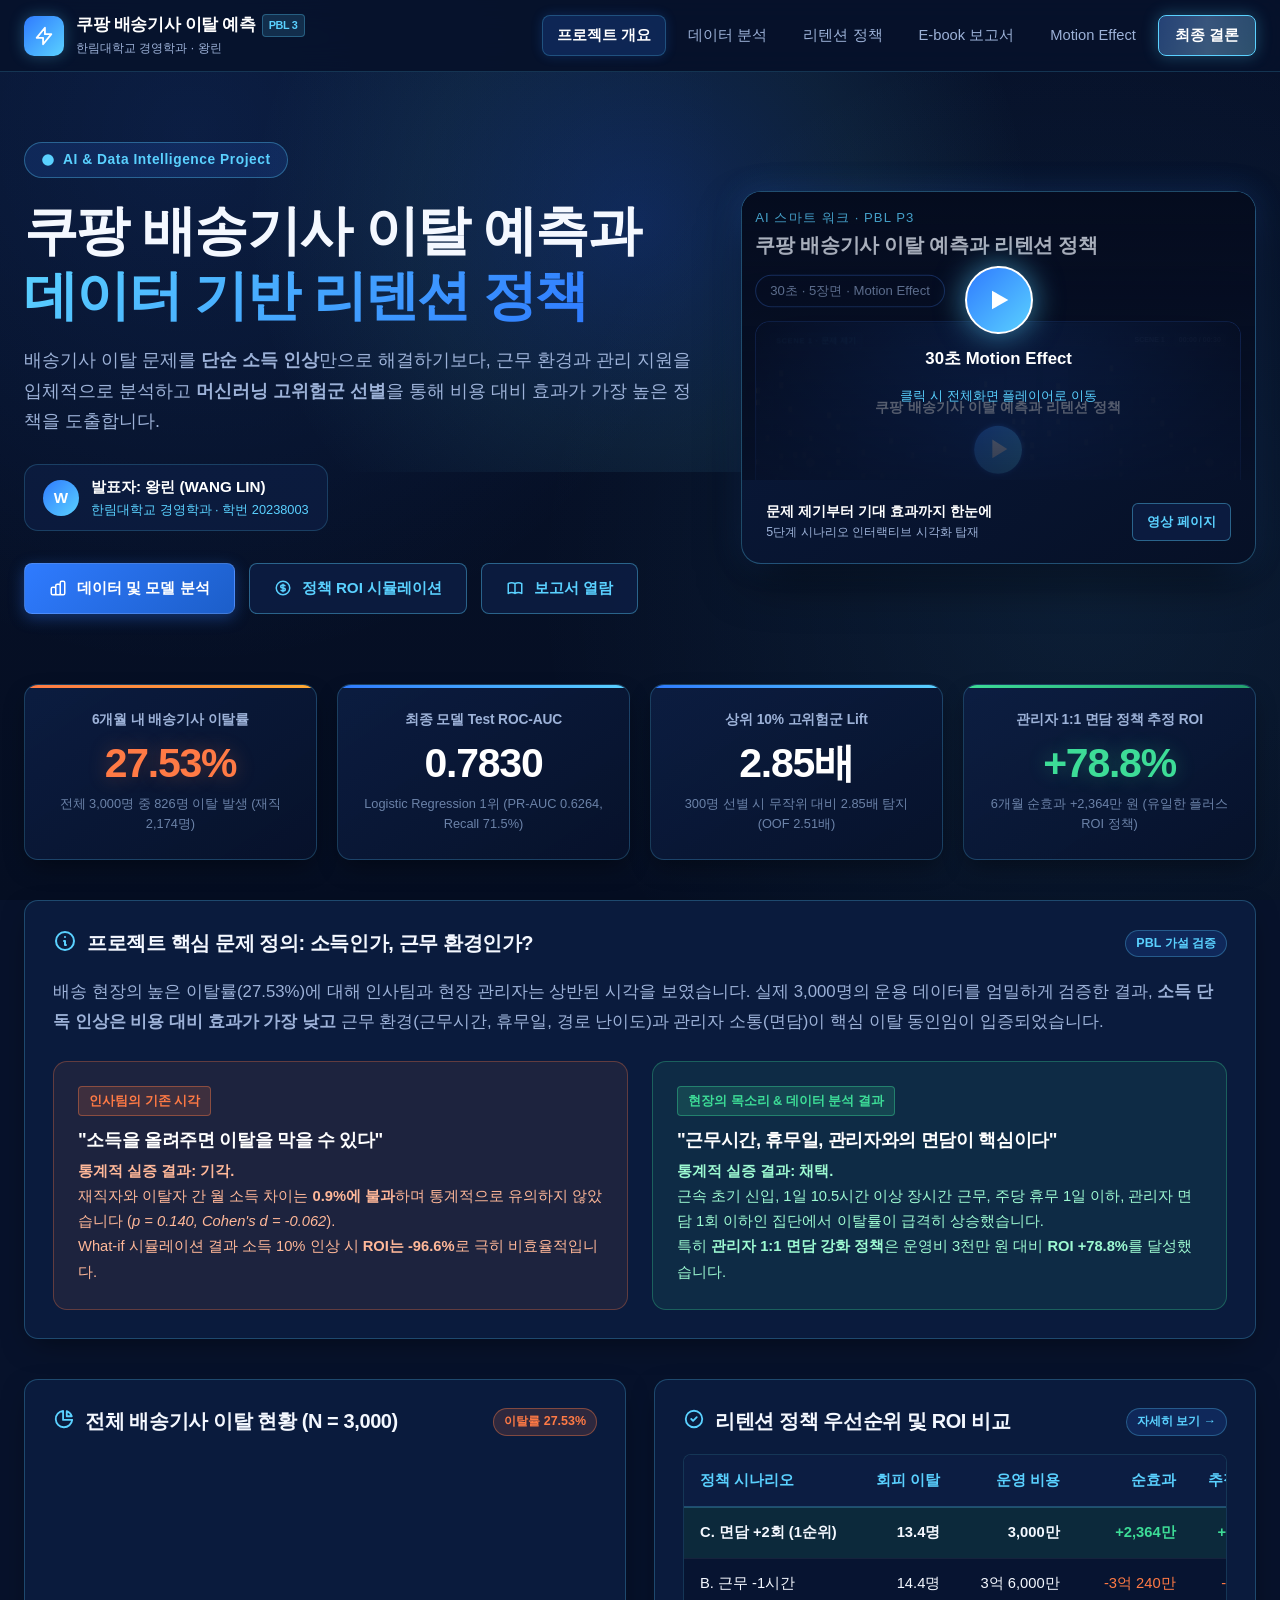
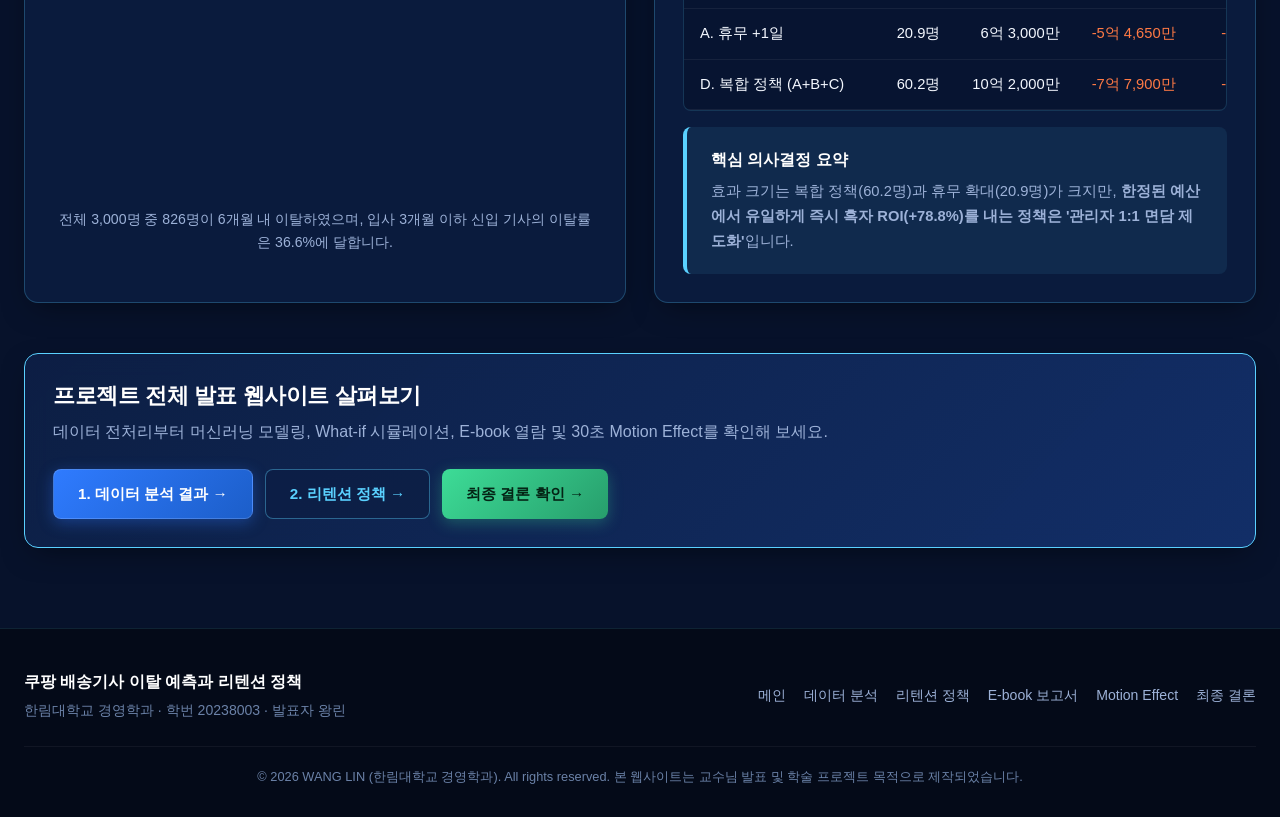
==== index.html @ deee6672 "1" ====
<!DOCTYPE html>
<html lang="ko">
<head>
  <meta charset="UTF-8">
  <meta name="viewport" content="width=device-width, initial-scale=1.0">
  <title>쿠팡 배송기사 이탈 예측과 리텐션 정책 | 메인</title>
  <link rel="stylesheet" href="css/style.css">
  <link rel="stylesheet" href="css/responsive.css">
  <!-- Chart.js CDN -->
  <script src="https://cdn.jsdelivr.net/npm/chart.js"></script>
  <style>
    /* Hero Section Custom Styles */
    .hero-section {
      position: relative;
      padding: 70px 0 60px;
      overflow: hidden;
    }

    .hero-bg-glow {
      position: absolute;
      top: -100px;
      left: 50%;
      transform: translateX(-50%);
      width: 1000px;
      height: 500px;
      background: radial-gradient(circle, rgba(47, 123, 255, 0.22) 0%, rgba(90, 209, 255, 0.08) 40%, transparent 70%);
      pointer-events: none;
      z-index: 0;
    }

    .hero-grid {
      display: grid;
      grid-template-columns: 1.25fr 0.95fr;
      gap: 40px;
      align-items: center;
      position: relative;
      z-index: 1;
    }

    .hero-eyebrow {
      display: inline-flex;
      align-items: center;
      gap: 8px;
      padding: 6px 16px;
      border-radius: var(--radius-full);
      background: rgba(47, 123, 255, 0.15);
      border: 1px solid rgba(90, 209, 255, 0.35);
      color: var(--cyan);
      font-size: 0.86rem;
      font-weight: 700;
      letter-spacing: 0.04em;
      margin-bottom: 20px;
    }

    .hero-title {
      font-size: clamp(2.3rem, 4.2vw, 3.4rem);
      font-weight: 800;
      line-height: 1.2;
      margin-bottom: 18px;
      letter-spacing: -0.03em;
    }

    .hero-title .highlight {
      background: linear-gradient(135deg, #5AD1FF 0%, #2F7BFF 100%);
      -webkit-background-clip: text;
      -webkit-text-fill-color: transparent;
    }

    .hero-subtitle {
      font-size: 1.12rem;
      line-height: 1.7;
      color: var(--text-muted);
      margin-bottom: 28px;
    }

    .hero-author-badge {
      display: inline-flex;
      align-items: center;
      gap: 12px;
      padding: 10px 18px;
      border-radius: var(--radius-md);
      background: rgba(13, 31, 69, 0.7);
      border: 1px solid rgba(90, 209, 255, 0.2);
      margin-bottom: 32px;
    }

    .hero-author-avatar {
      width: 36px;
      height: 36px;
      border-radius: 50%;
      background: linear-gradient(135deg, var(--blue), var(--cyan));
      display: flex;
      align-items: center;
      justify-content: center;
      font-weight: 800;
      color: #fff;
      font-size: 0.95rem;
    }

    .hero-buttons {
      display: flex;
      gap: 14px;
      flex-wrap: wrap;
    }

    /* Motion Preview Card */
    .motion-preview-card {
      position: relative;
      border-radius: var(--radius-lg);
      overflow: hidden;
      background: linear-gradient(145deg, #0A1B3F, #061026);
      border: 1px solid rgba(90, 209, 255, 0.3);
      box-shadow: 0 20px 50px -10px rgba(0, 0, 0, 0.7), 0 0 30px rgba(47, 123, 255, 0.2);
      transition: var(--transition);
    }

    .motion-preview-card:hover {
      border-color: var(--cyan);
      box-shadow: 0 25px 60px -10px rgba(47, 123, 255, 0.35);
      transform: translateY(-4px);
    }

    .motion-preview-stage {
      position: relative;
      width: 100%;
      aspect-ratio: 16/9;
      background: #050b1c;
      overflow: hidden;
      display: flex;
      align-items: center;
      justify-content: center;
    }

    .motion-preview-iframe {
      width: 100%;
      height: 100%;
      border: none;
      pointer-events: none;
      transform: scale(1.01);
    }

    .motion-preview-overlay {
      position: absolute;
      inset: 0;
      background: linear-gradient(180deg, rgba(7, 18, 43, 0.2) 0%, rgba(7, 18, 43, 0.85) 100%);
      display: flex;
      flex-direction: column;
      align-items: center;
      justify-content: center;
      gap: 12px;
      transition: var(--transition);
    }

    .motion-play-btn {
      width: 68px;
      height: 68px;
      border-radius: 50%;
      background: linear-gradient(135deg, var(--blue), var(--cyan));
      border: 2px solid #fff;
      display: flex;
      align-items: center;
      justify-content: center;
      color: #fff;
      box-shadow: 0 0 30px rgba(90, 209, 255, 0.6);
      cursor: pointer;
      transition: var(--transition);
    }

    .motion-preview-card:hover .motion-play-btn {
      transform: scale(1.1);
      box-shadow: 0 0 40px rgba(90, 209, 255, 0.9);
    }

    .motion-preview-info {
      padding: 20px 24px;
      display: flex;
      align-items: center;
      justify-content: space-between;
    }

    /* Core Insight Contrast Box */
    .insight-contrast-grid {
      display: grid;
      grid-template-columns: 1fr 1fr;
      gap: 24px;
      margin-top: 24px;
    }

    .contrast-box {
      border-radius: var(--radius-md);
      padding: 24px;
      position: relative;
    }

    .contrast-box.hr-view {
      background: rgba(255, 122, 69, 0.08);
      border: 1px solid rgba(255, 122, 69, 0.3);
    }

    .contrast-box.field-view {
      background: rgba(61, 220, 151, 0.08);
      border: 1px solid rgba(61, 220, 151, 0.3);
    }

    .contrast-badge {
      display: inline-block;
      font-size: 0.8rem;
      font-weight: 700;
      padding: 4px 10px;
      border-radius: 4px;
      margin-bottom: 12px;
    }
  </style>
</head>
<body>

  <!-- 1. Global Navigation Bar -->
  <header class="navbar">
    <div class="nav-container">
      <a href="index.html" class="brand">
        <div class="brand-icon">
          <svg fill="none" stroke="currentColor" viewBox="0 0 24 24">
            <path stroke-linecap="round" stroke-linejoin="round" stroke-width="2" d="M13 10V3L4 14h7v7l9-11h-7z"/>
          </svg>
        </div>
        <div class="brand-info">
          <div class="brand-title">
            쿠팡 배송기사 이탈 예측 <span class="brand-badge">PBL 3</span>
          </div>
          <div class="brand-meta">한림대학교 경영학과 · 왕린</div>
        </div>
      </a>

      <button class="nav-toggle" aria-label="메뉴 열기">
        <svg fill="none" stroke="currentColor" viewBox="0 0 24 24">
          <path stroke-linecap="round" stroke-linejoin="round" stroke-width="2" d="M4 6h16M4 12h16M4 18h16"/>
        </svg>
      </button>

      <nav class="nav-menu">
        <div class="nav-item"><a href="index.html" class="nav-link active">프로젝트 개요</a></div>
        <div class="nav-item"><a href="analysis.html" class="nav-link">데이터 분석</a></div>
        <div class="nav-item"><a href="policy.html" class="nav-link">리텐션 정책</a></div>
        <div class="nav-item"><a href="report.html" class="nav-link">E-book 보고서</a></div>
        <div class="nav-item"><a href="motion.html" class="nav-link">Motion Effect</a></div>
        <div class="nav-item">
          <a href="conclusion.html" class="nav-link highlight-btn">
            최종 결론
          </a>
        </div>
      </nav>
    </div>
  </header>

  <!-- Main Content Wrapper -->
  <main class="main-content">
    
    <!-- 2. Hero Section -->
    <section class="hero-section">
      <div class="hero-bg-glow"></div>
      <div class="container">
        <div class="hero-grid">
          
          <!-- Hero Text Left -->
          <div class="hero-text">
            <div class="hero-eyebrow">
              <svg width="14" height="14" fill="currentColor" viewBox="0 0 24 24"><circle cx="12" cy="12" r="10"/></svg>
              AI & Data Intelligence Project
            </div>
            <h1 class="hero-title">
              쿠팡 배송기사 이탈 예측과<br>
              <span class="highlight">데이터 기반 리텐션 정책</span>
            </h1>
            <p class="hero-subtitle">
              배송기사 이탈 문제를 <strong>단순 소득 인상</strong>만으로 해결하기보다, 
              근무 환경과 관리 지원을 입체적으로 분석하고 
              <strong>머신러닝 고위험군 선별</strong>을 통해 비용 대비 효과가 가장 높은 정책을 도출합니다.
            </p>

            <div class="hero-author-badge">
              <div class="hero-author-avatar">W</div>
              <div>
                <div style="font-weight: 700; color: #fff; font-size: 0.95rem;">발표자: 왕린 (WANG LIN)</div>
                <div style="font-size: 0.8rem; color: var(--cyan);">한림대학교 경영학과 · 학번 20238003</div>
              </div>
            </div>

            <div class="hero-buttons">
              <a href="analysis.html" class="btn btn-primary">
                <svg width="18" height="18" fill="none" stroke="currentColor" viewBox="0 0 24 24"><path stroke-linecap="round" stroke-linejoin="round" stroke-width="2" d="M9 19v-6a2 2 0 00-2-2H5a2 2 0 00-2 2v6a2 2 0 002 2h2a2 2 0 002-2zm0 0V9a2 2 0 012-2h2a2 2 0 012 2v10m-6 0a2 2 0 002 2h2a2 2 0 002-2m0 0V5a2 2 0 012-2h2a2 2 0 012 2v14a2 2 0 01-2 2h-2a2 2 0 01-2-2z"/></svg>
                데이터 및 모델 분석
              </a>
              <a href="policy.html" class="btn btn-secondary">
                <svg width="18" height="18" fill="none" stroke="currentColor" viewBox="0 0 24 24"><path stroke-linecap="round" stroke-linejoin="round" stroke-width="2" d="M12 8c-1.657 0-3 .895-3 2s1.343 2 3 2 3 .895 3 2-1.343 2-3 2m0-8c1.11 0 2.08.402 2.599 1M12 8V7m0 1v8m0 0v1m0-1c-1.11 0-2.08-.402-2.599-1M21 12a9 9 0 11-18 0 9 9 0 0118 0z"/></svg>
                정책 ROI 시뮬레이션
              </a>
              <a href="report.html" class="btn btn-secondary">
                <svg width="18" height="18" fill="none" stroke="currentColor" viewBox="0 0 24 24"><path stroke-linecap="round" stroke-linejoin="round" stroke-width="2" d="M12 6.253v13m0-13C10.832 5.477 9.246 5 7.5 5S4.168 5.477 3 6.253v13C4.168 18.477 5.754 18 7.5 18s3.332.477 4.5 1.253m0-13C13.168 5.477 14.754 5 16.5 5c1.747 0 3.332.477 4.5 1.253v13C19.832 18.477 18.247 18 16.5 18c-1.746 0-3.332.477-4.5 1.253"/></svg>
                보고서 열람
              </a>
            </div>
          </div>

          <!-- Hero Right: Motion Preview Card -->
          <div class="hero-preview">
            <div class="motion-preview-card">
              <div class="motion-preview-stage">
                <iframe class="motion-preview-iframe" src="motion/P3_Driver_Attrition_MotionEffect.html" title="30초 Motion Effect Preview"></iframe>
                <div class="motion-preview-overlay">
                  <a href="motion.html" class="motion-play-btn" aria-label="30초 모션 영상 전체화면 재생">
                    <svg width="28" height="28" fill="currentColor" viewBox="0 0 24 24">
                      <polygon points="6 4 20 12 6 20 6 4"/>
                    </svg>
                  </a>
                  <div style="font-weight: 700; color: #fff; font-size: 1.05rem;">30초 Motion Effect</div>
                  <div style="font-size: 0.82rem; color: var(--cyan);">클릭 시 전체화면 플레이어로 이동</div>
                </div>
              </div>
              <div class="motion-preview-info">
                <div>
                  <div style="font-size: 0.9rem; font-weight: 700; color: #fff;">문제 제기부터 기대 효과까지 한눈에</div>
                  <div style="font-size: 0.78rem; color: var(--text-muted);">5단계 시나리오 인터랙티브 시각화 탑재</div>
                </div>
                <a href="motion.html" class="btn btn-sm btn-secondary">영상 페이지</a>
              </div>
            </div>
          </div>

        </div>
      </div>
    </section>

    <!-- 3. Key Performance Indicators (KPI Cards with CountUp) -->
    <section class="container" style="margin-top: 10px;">
      <div class="kpi-grid">
        
        <!-- KPI 1: 전체 이탈률 -->
        <div class="kpi-card risk-kpi">
          <div class="kpi-label">6개월 내 배송기사 이탈률</div>
          <div class="kpi-value">
            <span class="count-up" data-target="27.53" data-decimals="2" data-suffix="%">0.00%</span>
          </div>
          <div class="kpi-desc">전체 3,000명 중 826명 이탈 발생 (재직 2,174명)</div>
        </div>

        <!-- KPI 2: 최종 모델 성능 -->
        <div class="kpi-card">
          <div class="kpi-label">최종 모델 Test ROC-AUC</div>
          <div class="kpi-value">
            <span class="count-up" data-target="0.7830" data-decimals="4">0.0000</span>
          </div>
          <div class="kpi-desc">Logistic Regression 1위 (PR-AUC 0.6264, Recall 71.5%)</div>
        </div>

        <!-- KPI 3: 고위험군 선별 효율 -->
        <div class="kpi-card">
          <div class="kpi-label">상위 10% 고위험군 Lift</div>
          <div class="kpi-value">
            <span class="count-up" data-target="2.85" data-decimals="2" data-suffix="배">0.00배</span>
          </div>
          <div class="kpi-desc">300명 선별 시 무작위 대비 2.85배 탐지 (OOF 2.51배)</div>
        </div>

        <!-- KPI 4: 면담 정책 추정 ROI -->
        <div class="kpi-card success-kpi">
          <div class="kpi-label">관리자 1:1 면담 정책 추정 ROI</div>
          <div class="kpi-value">
            <span class="count-up" data-target="78.8" data-prefix="+" data-decimals="1" data-suffix="%">+0.0%</span>
          </div>
          <div class="kpi-desc">6개월 순효과 +2,364만 원 (유일한 플러스 ROI 정책)</div>
        </div>

      </div>
    </section>

    <!-- 4. Project Problem Definition & Core Findings -->
    <section class="container" style="margin-top: 40px;">
      <div class="card">
        <div class="card-header">
          <h2 class="card-title">
            <span class="card-title-icon">
              <svg width="24" height="24" fill="none" stroke="currentColor" viewBox="0 0 24 24"><path stroke-linecap="round" stroke-linejoin="round" stroke-width="2" d="M13 16h-1v-4h-1m1-4h.01M21 12a9 9 0 11-18 0 9 9 0 0118 0z"/></svg>
            </span>
            프로젝트 핵심 문제 정의: 소득인가, 근무 환경인가?
          </h2>
          <span class="badge badge-blue">PBL 가설 검증</span>
        </div>

        <p style="font-size: 1.05rem; line-height: 1.8;">
          배송 현장의 높은 이탈률(27.53%)에 대해 인사팀과 현장 관리자는 상반된 시각을 보였습니다. 
          실제 3,000명의 운용 데이터를 엄밀하게 검증한 결과, <strong>소득 단독 인상은 비용 대비 효과가 가장 낮고</strong> 
          근무 환경(근무시간, 휴무일, 경로 난이도)과 관리자 소통(면담)이 핵심 이탈 동인임이 입증되었습니다.
        </p>

        <!-- HR vs Field Contrast Boxes -->
        <div class="insight-contrast-grid">
          
          <div class="contrast-box hr-view">
            <span class="contrast-badge badge-risk">인사팀의 기존 시각</span>
            <h3 style="font-size: 1.15rem; color: #fff; margin-bottom: 8px;">"소득을 올려주면 이탈을 막을 수 있다"</h3>
            <p style="font-size: 0.92rem; color: #ffb899;">
              <strong>통계적 실증 결과: 기각.</strong><br>
              재직자와 이탈자 간 월 소득 차이는 <strong>0.9%에 불과</strong>하며 통계적으로 유의하지 않았습니다 
              (<em>p = 0.140, Cohen's d = -0.062</em>).<br>
              What-if 시뮬레이션 결과 소득 10% 인상 시 <strong>ROI는 -96.6%</strong>로 극히 비효율적입니다.
            </p>
          </div>

          <div class="contrast-box field-view">
            <span class="contrast-badge badge-success">현장의 목소리 & 데이터 분석 결과</span>
            <h3 style="font-size: 1.15rem; color: #fff; margin-bottom: 8px;">"근무시간, 휴무일, 관리자와의 면담이 핵심이다"</h3>
            <p style="font-size: 0.92rem; color: #9dfad2;">
              <strong>통계적 실증 결과: 채택.</strong><br>
              근속 초기 신입, 1일 10.5시간 이상 장시간 근무, 주당 휴무 1일 이하, 관리자 면담 1회 이하인 집단에서 이탈률이 급격히 상승했습니다.<br>
              특히 <strong>관리자 1:1 면담 강화 정책</strong>은 운영비 3천만 원 대비 <strong>ROI +78.8%</strong>를 달성했습니다.
            </p>
          </div>

        </div>

      </div>
    </section>

    <!-- 5. Interactive Chart Preview & Summary -->
    <section class="container" style="margin-top: 40px;">
      <div class="grid-2">
        
        <!-- Left: Attrition Distribution Donut Chart -->
        <div class="card">
          <div class="card-header">
            <h3 class="card-title">
              <span class="card-title-icon">
                <svg width="22" height="22" fill="none" stroke="currentColor" viewBox="0 0 24 24"><path stroke-linecap="round" stroke-linejoin="round" stroke-width="2" d="M11 3.055A9.001 9.001 0 1020.945 13H11V3.055z"/><path stroke-linecap="round" stroke-linejoin="round" stroke-width="2" d="M20.488 9H15V3.512A9.025 9.025 0 0120.488 9z"/></svg>
              </span>
              전체 배송기사 이탈 현황 (N = 3,000)
            </h3>
            <span class="badge badge-risk">이탈률 27.53%</span>
          </div>
          <div class="chart-box" style="height: 280px;">
            <canvas id="mainSummaryChart"></canvas>
          </div>
          <p style="font-size: 0.88rem; margin-top: 14px; text-align: center;">
            전체 3,000명 중 826명이 6개월 내 이탈하였으며, 입사 3개월 이하 신입 기사의 이탈률은 36.6%에 달합니다.
          </p>
        </div>

        <!-- Right: 4 Policy Scenarios Summary -->
        <div class="card">
          <div class="card-header">
            <h3 class="card-title">
              <span class="card-title-icon">
                <svg width="22" height="22" fill="none" stroke="currentColor" viewBox="0 0 24 24"><path stroke-linecap="round" stroke-linejoin="round" stroke-width="2" d="M9 12l2 2 4-4m6 2a9 9 0 11-18 0 9 9 0 0118 0z"/></svg>
              </span>
              리텐션 정책 우선순위 및 ROI 비교
            </h3>
            <a href="policy.html" class="badge badge-blue">자세히 보기 &rarr;</a>
          </div>

          <div class="table-responsive">
            <table class="table-custom">
              <thead>
                <tr>
                  <th>정책 시나리오</th>
                  <th class="text-right">회피 이탈</th>
                  <th class="text-right">운영 비용</th>
                  <th class="text-right">순효과</th>
                  <th class="text-right">추정 ROI</th>
                </tr>
              </thead>
              <tbody>
                <tr class="highlight-row">
                  <td><strong>C. 면담 +2회 (1순위)</strong></td>
                  <td class="text-right">13.4명</td>
                  <td class="text-right">3,000만</td>
                  <td class="text-right" style="color: var(--success);">+2,364만</td>
                  <td class="text-right" style="color: var(--success); font-weight: 800;">+78.8%</td>
                </tr>
                <tr>
                  <td>B. 근무 -1시간</td>
                  <td class="text-right">14.4명</td>
                  <td class="text-right">3억 6,000만</td>
                  <td class="text-right" style="color: var(--risk);">-3억 240만</td>
                  <td class="text-right" style="color: var(--risk);">-84.0%</td>
                </tr>
                <tr>
                  <td>A. 휴무 +1일</td>
                  <td class="text-right">20.9명</td>
                  <td class="text-right">6억 3,000만</td>
                  <td class="text-right" style="color: var(--risk);">-5억 4,650만</td>
                  <td class="text-right" style="color: var(--risk);">-86.7%</td>
                </tr>
                <tr>
                  <td>D. 복합 정책 (A+B+C)</td>
                  <td class="text-right">60.2명</td>
                  <td class="text-right">10억 2,000만</td>
                  <td class="text-right" style="color: var(--risk);">-7억 7,900만</td>
                  <td class="text-right" style="color: var(--risk);">-76.4%</td>
                </tr>
              </tbody>
            </table>
          </div>

          <div class="callout cyan" style="margin-top: 16px; margin-bottom: 0;">
            <div class="callout-title">핵심 의사결정 요약</div>
            <p>
              효과 크기는 복합 정책(60.2명)과 휴무 확대(20.9명)가 크지만, 
              <strong>한정된 예산에서 유일하게 즉시 흑자 ROI(+78.8%)를 내는 정책은 '관리자 1:1 면담 제도화'</strong>입니다.
            </p>
          </div>
        </div>

      </div>
    </section>

    <!-- 6. Next Steps Navigation Banner -->
    <section class="container" style="margin-top: 50px;">
      <div class="card" style="background: linear-gradient(135deg, rgba(13, 31, 69, 0.95), rgba(20, 50, 110, 0.9)); border-color: var(--cyan);">
        <div style="display: flex; justify-content: space-between; align-items: center; flex-wrap: wrap; gap: 24px;">
          <div>
            <h3 style="font-size: 1.4rem; color: #fff; margin-bottom: 8px;">프로젝트 전체 발표 웹사이트 살펴보기</h3>
            <p style="color: var(--text-muted); margin: 0;">
              데이터 전처리부터 머신러닝 모델링, What-if 시뮬레이션, E-book 열람 및 30초 Motion Effect를 확인해 보세요.
            </p>
          </div>
          <div style="display: flex; gap: 12px; flex-wrap: wrap;">
            <a href="analysis.html" class="btn btn-primary">1. 데이터 분석 결과 &rarr;</a>
            <a href="policy.html" class="btn btn-secondary">2. 리텐션 정책 &rarr;</a>
            <a href="conclusion.html" class="btn btn-success">최종 결론 확인 &rarr;</a>
          </div>
        </div>
      </div>
    </section>

  </main>

  <!-- 7. Global Footer -->
  <footer class="site-footer">
    <div class="container">
      <div class="footer-content">
        <div class="footer-brand">
          <b>쿠팡 배송기사 이탈 예측과 리텐션 정책</b>
          <span>한림대학교 경영학과 · 학번 20238003 · 발표자 왕린</span>
        </div>
        <div class="footer-nav">
          <a href="index.html">메인</a>
          <a href="analysis.html">데이터 분석</a>
          <a href="policy.html">리텐션 정책</a>
          <a href="report.html">E-book 보고서</a>
          <a href="motion.html">Motion Effect</a>
          <a href="conclusion.html">최종 결론</a>
        </div>
      </div>
      <div class="footer-bottom">
        &copy; 2026 WANG LIN (한림대학교 경영학과). All rights reserved. 본 웹사이트는 교수님 발표 및 학술 프로젝트 목적으로 제작되었습니다.
      </div>
    </div>
  </footer>

  <script src="js/main.js"></script>
  <script src="js/charts.js"></script>
</body>
</html>
---- css/style.css ----
/* ==========================================================================
   쿠팡 배송기사 이탈 예측과 리텐션 정책 - AI 테크놀로지 웹사이트 스타일시트
   발표자: 왕린 (한림대학교 경영학과)
   디자인 콘셉트: Deep Navy + Electric Blue + Cyber Intelligence
   ========================================================================== */

:root {
  --bg-deep: #07122B;
  --bg-navy: #0D1F45;
  --bg-darker: #040A18;
  --panel-bg: rgba(13, 31, 69, 0.75);
  --panel-bg-hover: rgba(20, 45, 96, 0.85);
  --panel-border: rgba(90, 209, 255, 0.25);
  --panel-border-hover: rgba(90, 209, 255, 0.6);
  --glow-blue: rgba(47, 123, 255, 0.4);
  --glow-cyan: rgba(90, 209, 255, 0.3);

  --blue: #2F7BFF;
  --blue-hover: #1E66E2;
  --cyan: #5AD1FF;
  --cyan-dim: #2389b0;
  
  --text-main: #F4F8FF;
  --text-muted: #9DB2D8;
  --text-dim: #6B82A8;

  --risk: #FF7A45;
  --risk-bg: rgba(255, 122, 69, 0.15);
  --risk-border: rgba(255, 122, 69, 0.4);
  
  --success: #3DDC97;
  --success-bg: rgba(61, 220, 151, 0.15);
  --success-border: rgba(61, 220, 151, 0.4);

  --font-sans: 'Pretendard', -apple-system, BlinkMacSystemFont, 'Segoe UI', Roboto, 'Noto Sans KR', sans-serif;
  --font-mono: 'JetBrains Mono', 'Fira Code', ui-monospace, Menlo, Consolas, monospace;

  --nav-height: 72px;
  --radius-sm: 8px;
  --radius-md: 14px;
  --radius-lg: 20px;
  --radius-full: 9999px;

  --shadow-card: 0 10px 30px -10px rgba(0, 0, 0, 0.5);
  --shadow-glow: 0 0 25px rgba(47, 123, 255, 0.25);
  --shadow-cyan: 0 0 25px rgba(90, 209, 255, 0.25);
  
  --transition: all 0.25s cubic-bezier(0.16, 1, 0.3, 1);
}

/* Base Reset */
*, *::before, *::after {
  box-sizing: border-box;
  margin: 0;
  padding: 0;
}

html {
  scroll-behavior: smooth;
  font-size: 16px;
  background-color: var(--bg-deep);
  color: var(--text-main);
  font-family: var(--font-sans);
  -webkit-font-smoothing: antialiased;
}

body {
  min-height: 100vh;
  display: flex;
  flex-direction: column;
  background: 
    radial-gradient(circle at 15% 15%, rgba(47, 123, 255, 0.12) 0%, transparent 40%),
    radial-gradient(circle at 85% 65%, rgba(90, 209, 255, 0.08) 0%, transparent 45%),
    linear-gradient(180deg, var(--bg-deep) 0%, #050E22 100%);
  background-attachment: fixed;
  overflow-x: hidden;
  line-height: 1.6;
}

/* Typography */
h1, h2, h3, h4, h5, h6 {
  color: var(--text-main);
  font-weight: 700;
  line-height: 1.25;
  letter-spacing: -0.02em;
}

p {
  color: var(--text-muted);
  font-size: 1rem;
  line-height: 1.7;
}

a {
  color: var(--cyan);
  text-decoration: none;
  transition: var(--transition);
}

a:hover {
  color: #fff;
  text-shadow: 0 0 8px var(--cyan);
}

ul, ol {
  list-style: none;
}

/* Header & Global Navigation */
.navbar {
  position: fixed;
  top: 0;
  left: 0;
  width: 100%;
  height: var(--nav-height);
  background: rgba(7, 18, 43, 0.85);
  backdrop-filter: blur(14px);
  -webkit-backdrop-filter: blur(14px);
  border-bottom: 1px solid rgba(90, 209, 255, 0.18);
  z-index: 1000;
  display: flex;
  align-items: center;
  transition: var(--transition);
}

.nav-container {
  max-width: 1320px;
  width: 100%;
  margin: 0 auto;
  padding: 0 24px;
  display: flex;
  align-items: center;
  justify-content: space-between;
}

.brand {
  display: flex;
  align-items: center;
  gap: 12px;
  text-decoration: none;
}

.brand-icon {
  width: 40px;
  height: 40px;
  background: linear-gradient(135deg, var(--blue), var(--cyan));
  border-radius: 10px;
  display: flex;
  align-items: center;
  justify-content: center;
  color: #fff;
  box-shadow: 0 0 15px var(--glow-cyan);
}

.brand-icon svg {
  width: 22px;
  height: 22px;
}

.brand-info {
  display: flex;
  flex-direction: column;
}

.brand-title {
  font-size: 1.05rem;
  font-weight: 800;
  color: #fff;
  letter-spacing: -0.02em;
  display: flex;
  align-items: center;
  gap: 6px;
}

.brand-badge {
  font-size: 0.68rem;
  padding: 2px 6px;
  border-radius: 4px;
  background: rgba(90, 209, 255, 0.15);
  color: var(--cyan);
  border: 1px solid rgba(90, 209, 255, 0.3);
  font-weight: 600;
}

.brand-meta {
  font-size: 0.76rem;
  color: var(--text-muted);
}

/* Nav Menu */
.nav-menu {
  display: flex;
  align-items: center;
  gap: 8px;
}

.nav-item {
  position: relative;
}

.nav-link {
  display: flex;
  align-items: center;
  gap: 6px;
  padding: 8px 14px;
  color: var(--text-muted);
  font-size: 0.92rem;
  font-weight: 500;
  border-radius: var(--radius-sm);
  transition: var(--transition);
}

.nav-link:hover {
  color: #fff;
  background: rgba(47, 123, 255, 0.12);
  text-shadow: none;
}

.nav-link.active {
  color: #fff;
  background: rgba(47, 123, 255, 0.2);
  font-weight: 600;
  border: 1px solid rgba(90, 209, 255, 0.25);
  box-shadow: 0 0 12px rgba(47, 123, 255, 0.2);
}

/* Highlighted Conclusion Menu Item */
.nav-link.highlight-btn {
  background: linear-gradient(135deg, rgba(47, 123, 255, 0.3), rgba(90, 209, 255, 0.25));
  border: 1px solid var(--cyan);
  color: #fff;
  font-weight: 700;
  padding: 8px 16px;
  box-shadow: 0 0 16px rgba(90, 209, 255, 0.3);
  position: relative;
  overflow: hidden;
}

.nav-link.highlight-btn::after {
  content: '';
  position: absolute;
  top: -50%;
  left: -50%;
  width: 200%;
  height: 200%;
  background: linear-gradient(60deg, transparent, rgba(255, 255, 255, 0.15), transparent);
  transform: rotate(30deg);
  animation: shine 4s infinite linear;
}

@keyframes shine {
  0% { transform: translateX(-100%) rotate(30deg); }
  20%, 100% { transform: translateX(100%) rotate(30deg); }
}

.nav-link.highlight-btn:hover {
  background: linear-gradient(135deg, var(--blue), #1e5fc7);
  box-shadow: 0 0 20px rgba(90, 209, 255, 0.6);
  transform: translateY(-1px);
}

.nav-link.highlight-btn.active {
  background: linear-gradient(135deg, var(--blue), #1852b0);
  border-color: #fff;
}

/* Mobile Toggle */
.nav-toggle {
  display: none;
  background: transparent;
  border: none;
  color: var(--text-main);
  cursor: pointer;
  padding: 8px;
  border-radius: var(--radius-sm);
}

.nav-toggle svg {
  width: 26px;
  height: 26px;
}

/* Main Wrapper */
.main-content {
  flex: 1;
  margin-top: var(--nav-height);
  padding-bottom: 80px;
}

.container {
  max-width: 1280px;
  width: 100%;
  margin: 0 auto;
  padding: 0 24px;
}

/* Section Header */
.section-header {
  margin-bottom: 36px;
  text-align: center;
}

.section-tag {
  display: inline-flex;
  align-items: center;
  gap: 8px;
  padding: 5px 14px;
  border-radius: var(--radius-full);
  background: rgba(47, 123, 255, 0.15);
  border: 1px solid rgba(90, 209, 255, 0.3);
  color: var(--cyan);
  font-size: 0.82rem;
  font-weight: 700;
  letter-spacing: 0.05em;
  text-transform: uppercase;
  margin-bottom: 12px;
}

.section-title {
  font-size: clamp(1.8rem, 3vw, 2.5rem);
  font-weight: 800;
  margin-bottom: 12px;
  background: linear-gradient(180deg, #FFFFFF 0%, #D4E5FF 100%);
  -webkit-background-clip: text;
  -webkit-text-fill-color: transparent;
}

.section-desc {
  max-width: 720px;
  margin: 0 auto;
  font-size: 1.05rem;
  color: var(--text-muted);
}

/* Tech Cards (Glassmorphism) */
.card {
  background: var(--panel-bg);
  backdrop-filter: blur(12px);
  -webkit-backdrop-filter: blur(12px);
  border: 1px solid var(--panel-border);
  border-radius: var(--radius-md);
  padding: 28px;
  box-shadow: var(--shadow-card);
  transition: var(--transition);
  position: relative;
  overflow: hidden;
}

.card:hover {
  background: var(--panel-bg-hover);
  border-color: var(--panel-border-hover);
  box-shadow: var(--shadow-glow);
  transform: translateY(-3px);
}

.card-header {
  display: flex;
  align-items: center;
  justify-content: space-between;
  margin-bottom: 18px;
}

.card-title {
  font-size: 1.25rem;
  font-weight: 700;
  display: flex;
  align-items: center;
  gap: 10px;
}

.card-title-icon {
  color: var(--cyan);
}

/* KPI Stat Cards Grid */
.kpi-grid {
  display: grid;
  grid-template-columns: repeat(4, 1fr);
  gap: 20px;
  margin-bottom: 40px;
}

.kpi-card {
  background: linear-gradient(145deg, rgba(13, 31, 69, 0.85) 0%, rgba(7, 18, 43, 0.95) 100%);
  border: 1px solid rgba(90, 209, 255, 0.22);
  border-radius: var(--radius-md);
  padding: 24px 20px;
  text-align: center;
  position: relative;
  overflow: hidden;
  box-shadow: 0 10px 25px -5px rgba(0, 0, 0, 0.4);
  transition: var(--transition);
}

.kpi-card::before {
  content: '';
  position: absolute;
  top: 0;
  left: 0;
  right: 0;
  height: 3px;
  background: linear-gradient(90deg, var(--blue), var(--cyan));
}

.kpi-card.risk-kpi::before {
  background: linear-gradient(90deg, #FF7A45, #FFAA33);
}

.kpi-card.success-kpi::before {
  background: linear-gradient(90deg, #3DDC97, #24A16F);
}

.kpi-card:hover {
  transform: translateY(-4px);
  border-color: var(--cyan);
  box-shadow: 0 15px 35px -5px rgba(47, 123, 255, 0.3);
}

.kpi-label {
  font-size: 0.86rem;
  color: var(--text-muted);
  font-weight: 600;
  margin-bottom: 10px;
  letter-spacing: -0.01em;
}

.kpi-value {
  font-size: clamp(2rem, 3.2vw, 2.7rem);
  font-weight: 800;
  letter-spacing: -0.03em;
  line-height: 1.1;
  color: #fff;
  font-family: var(--font-sans);
  margin-bottom: 8px;
}

.kpi-card.risk-kpi .kpi-value {
  color: var(--risk);
  text-shadow: 0 0 20px rgba(255, 122, 69, 0.3);
}

.kpi-card.success-kpi .kpi-value {
  color: var(--success);
  text-shadow: 0 0 20px rgba(61, 220, 151, 0.3);
}

.kpi-desc {
  font-size: 0.8rem;
  color: var(--text-dim);
}

/* Buttons */
.btn {
  display: inline-flex;
  align-items: center;
  justify-content: center;
  gap: 10px;
  padding: 12px 24px;
  font-size: 0.95rem;
  font-weight: 600;
  border-radius: var(--radius-sm);
  cursor: pointer;
  border: none;
  transition: var(--transition);
  text-decoration: none;
}

.btn-primary {
  background: linear-gradient(135deg, var(--blue), #1c5ec9);
  color: #fff;
  box-shadow: 0 4px 15px rgba(47, 123, 255, 0.35);
  border: 1px solid rgba(255, 255, 255, 0.15);
}

.btn-primary:hover {
  background: linear-gradient(135deg, #448aff, var(--blue));
  box-shadow: 0 6px 22px rgba(47, 123, 255, 0.55);
  color: #fff;
  transform: translateY(-2px);
}

.btn-secondary {
  background: rgba(13, 31, 69, 0.8);
  color: var(--cyan);
  border: 1px solid rgba(90, 209, 255, 0.4);
}

.btn-secondary:hover {
  background: rgba(20, 45, 96, 0.95);
  border-color: var(--cyan);
  color: #fff;
  transform: translateY(-2px);
  box-shadow: var(--shadow-cyan);
}

.btn-success {
  background: linear-gradient(135deg, var(--success), #279e6c);
  color: #042415;
  font-weight: 700;
  box-shadow: 0 4px 15px rgba(61, 220, 151, 0.3);
}

.btn-success:hover {
  background: linear-gradient(135deg, #5ff4b5, var(--success));
  color: #042415;
  transform: translateY(-2px);
  box-shadow: 0 6px 20px rgba(61, 220, 151, 0.5);
}

.btn-sm {
  padding: 7px 14px;
  font-size: 0.84rem;
  border-radius: 6px;
}

.btn-lg {
  padding: 15px 32px;
  font-size: 1.05rem;
  border-radius: var(--radius-md);
}

/* Badges & Tags */
.badge {
  display: inline-flex;
  align-items: center;
  gap: 6px;
  padding: 3px 10px;
  font-size: 0.78rem;
  font-weight: 600;
  border-radius: var(--radius-full);
}

.badge-blue {
  background: rgba(47, 123, 255, 0.15);
  color: var(--cyan);
  border: 1px solid rgba(90, 209, 255, 0.3);
}

.badge-risk {
  background: var(--risk-bg);
  color: var(--risk);
  border: 1px solid var(--risk-border);
}

.badge-success {
  background: var(--success-bg);
  color: var(--success);
  border: 1px solid var(--success-border);
}

.badge-neutral {
  background: rgba(255, 255, 255, 0.08);
  color: var(--text-muted);
  border: 1px solid rgba(255, 255, 255, 0.12);
}

/* Data Tables */
.table-responsive {
  width: 100%;
  overflow-x: auto;
  border-radius: var(--radius-sm);
  border: 1px solid rgba(90, 209, 255, 0.18);
  background: rgba(7, 18, 43, 0.6);
}

.table-custom {
  width: 100%;
  border-collapse: collapse;
  font-size: 0.92rem;
  text-align: left;
}

.table-custom th {
  background: rgba(13, 31, 69, 0.9);
  color: var(--cyan);
  padding: 14px 16px;
  font-weight: 600;
  border-bottom: 2px solid rgba(90, 209, 255, 0.25);
  white-space: nowrap;
}

.table-custom td {
  padding: 13px 16px;
  border-bottom: 1px solid rgba(255, 255, 255, 0.06);
  color: var(--text-main);
  white-space: nowrap;
}

.table-custom tr:hover td {
  background: rgba(47, 123, 255, 0.08);
}

.table-custom tr.highlight-row td {
  background: rgba(61, 220, 151, 0.1);
  font-weight: 600;
}

.text-right {
  text-align: right;
}

.text-center {
  text-align: center;
}

/* Charts Containers */
.chart-box {
  position: relative;
  width: 100%;
  min-height: 340px;
}

.chart-header {
  display: flex;
  align-items: center;
  justify-content: space-between;
  margin-bottom: 20px;
  flex-wrap: wrap;
  gap: 12px;
}

.chart-legend-custom {
  display: flex;
  gap: 14px;
  font-size: 0.82rem;
  color: var(--text-muted);
}

.chart-legend-item {
  display: flex;
  align-items: center;
  gap: 6px;
}

.legend-color {
  width: 12px;
  height: 12px;
  border-radius: 3px;
}

/* Image Viewer Modal */
.modal-overlay {
  position: fixed;
  inset: 0;
  background: rgba(4, 10, 24, 0.88);
  backdrop-filter: blur(8px);
  z-index: 2000;
  display: flex;
  align-items: center;
  justify-content: center;
  padding: 20px;
  opacity: 0;
  pointer-events: none;
  transition: opacity 0.25s ease;
}

.modal-overlay.open {
  opacity: 1;
  pointer-events: auto;
}

.modal-content {
  background: var(--bg-navy);
  border: 1px solid var(--panel-border-hover);
  border-radius: var(--radius-md);
  max-width: 95vw;
  max-height: 90vh;
  overflow: auto;
  position: relative;
  box-shadow: 0 25px 60px rgba(0, 0, 0, 0.7);
  padding: 16px;
}

.modal-close {
  position: absolute;
  top: 14px;
  right: 14px;
  background: rgba(255, 255, 255, 0.1);
  border: none;
  color: #fff;
  width: 36px;
  height: 36px;
  border-radius: 50%;
  cursor: pointer;
  display: flex;
  align-items: center;
  justify-content: center;
  transition: var(--transition);
}

.modal-close:hover {
  background: var(--risk);
}

.modal-img {
  max-width: 100%;
  max-height: 80vh;
  display: block;
  margin: 0 auto;
  border-radius: 8px;
}

.modal-caption {
  text-align: center;
  margin-top: 12px;
  color: var(--text-muted);
  font-size: 0.95rem;
}

/* Grid Layouts */
.grid-2 {
  display: grid;
  grid-template-columns: repeat(2, 1fr);
  gap: 28px;
}

.grid-3 {
  display: grid;
  grid-template-columns: repeat(3, 1fr);
  gap: 24px;
}

/* Callout Box */
.callout {
  padding: 20px 24px;
  border-radius: var(--radius-sm);
  background: rgba(13, 31, 69, 0.65);
  border-left: 4px solid var(--blue);
  margin: 20px 0;
}

.callout.risk {
  border-left-color: var(--risk);
  background: rgba(255, 122, 69, 0.08);
}

.callout.success {
  border-left-color: var(--success);
  background: rgba(61, 220, 151, 0.08);
}

.callout.cyan {
  border-left-color: var(--cyan);
  background: rgba(90, 209, 255, 0.08);
}

.callout-title {
  font-size: 1rem;
  font-weight: 700;
  margin-bottom: 6px;
  color: #fff;
  display: flex;
  align-items: center;
  gap: 8px;
}

.callout p {
  font-size: 0.92rem;
  margin: 0;
}

/* Footer */
.site-footer {
  margin-top: auto;
  background: var(--bg-darker);
  border-top: 1px solid rgba(90, 209, 255, 0.12);
  padding: 40px 0 30px;
  color: var(--text-dim);
  font-size: 0.88rem;
}

.footer-content {
  display: flex;
  justify-content: space-between;
  align-items: center;
  flex-wrap: wrap;
  gap: 20px;
  margin-bottom: 24px;
}

.footer-brand {
  display: flex;
  flex-direction: column;
  gap: 4px;
}

.footer-brand b {
  color: #fff;
  font-size: 1rem;
}

.footer-nav {
  display: flex;
  gap: 18px;
  flex-wrap: wrap;
}

.footer-nav a {
  color: var(--text-muted);
  font-size: 0.88rem;
}

.footer-nav a:hover {
  color: var(--cyan);
}

.footer-bottom {
  text-align: center;
  padding-top: 20px;
  border-top: 1px solid rgba(255, 255, 255, 0.05);
  font-size: 0.8rem;
}

/* Animations */
@keyframes fadeIn {
  from { opacity: 0; transform: translateY(15px); }
  to { opacity: 1; transform: translateY(0); }
}

.animate-fade-in {
  animation: fadeIn 0.6s cubic-bezier(0.16, 1, 0.3, 1) forwards;
}

/* Zoom Hover on Charts/Images */
.zoomable-chart-card {
  cursor: pointer;
  position: relative;
}

.zoomable-chart-card .zoom-hint {
  position: absolute;
  top: 12px;
  right: 12px;
  background: rgba(7, 18, 43, 0.85);
  border: 1px solid var(--cyan);
  color: var(--cyan);
  padding: 4px 10px;
  border-radius: 6px;
  font-size: 0.74rem;
  font-weight: 600;
  display: flex;
  align-items: center;
  gap: 4px;
  opacity: 0.8;
  transition: var(--transition);
}

.zoomable-chart-card:hover .zoom-hint {
  opacity: 1;
  background: var(--blue);
  color: #fff;
}
---- css/responsive.css ----
/* ==========================================================================
   쿠팡 배송기사 이탈 예측과 리텐션 정책 - 반응형 스타일시트
   PC, 태블릿, 모바일 지원
   ========================================================================== */

@media (max-width: 1100px) {
  .kpi-grid {
    grid-template-columns: repeat(2, 1fr);
    gap: 16px;
  }
  
  .grid-2 {
    grid-template-columns: 1fr;
    gap: 24px;
  }
}

@media (max-width: 868px) {
  :root {
    --nav-height: 64px;
  }

  .nav-toggle {
    display: flex;
  }

  .nav-menu {
    position: fixed;
    top: var(--nav-height);
    left: 0;
    right: 0;
    background: rgba(7, 18, 43, 0.98);
    backdrop-filter: blur(20px);
    -webkit-backdrop-filter: blur(20px);
    flex-direction: column;
    align-items: stretch;
    padding: 20px 24px 30px;
    gap: 10px;
    border-bottom: 1px solid var(--panel-border);
    box-shadow: 0 20px 40px rgba(0, 0, 0, 0.7);
    transform: translateY(-150%);
    opacity: 0;
    pointer-events: none;
    transition: transform 0.35s cubic-bezier(0.16, 1, 0.3, 1), opacity 0.25s ease;
  }

  .nav-menu.open {
    transform: translateY(0);
    opacity: 1;
    pointer-events: auto;
  }

  .nav-link {
    padding: 12px 18px;
    font-size: 1rem;
  }

  .nav-link.highlight-btn {
    text-align: center;
    justify-content: center;
    margin-top: 6px;
  }

  .brand-title {
    font-size: 0.95rem;
  }

  .brand-meta {
    display: none;
  }

  .grid-3 {
    grid-template-columns: 1fr;
  }

  .hero-section {
    padding: 40px 0 30px !important;
  }

  .hero-title {
    font-size: 2rem !important;
  }

  .card {
    padding: 20px 16px;
  }

  .section-title {
    font-size: 1.7rem;
  }
}

@media (max-width: 540px) {
  .kpi-grid {
    grid-template-columns: 1fr;
  }

  .kpi-value {
    font-size: 2.2rem;
  }

  .hero-buttons {
    flex-direction: column;
    width: 100%;
  }

  .hero-buttons .btn {
    width: 100%;
  }

  .footer-content {
    flex-direction: column;
    align-items: flex-start;
    gap: 16px;
  }
}
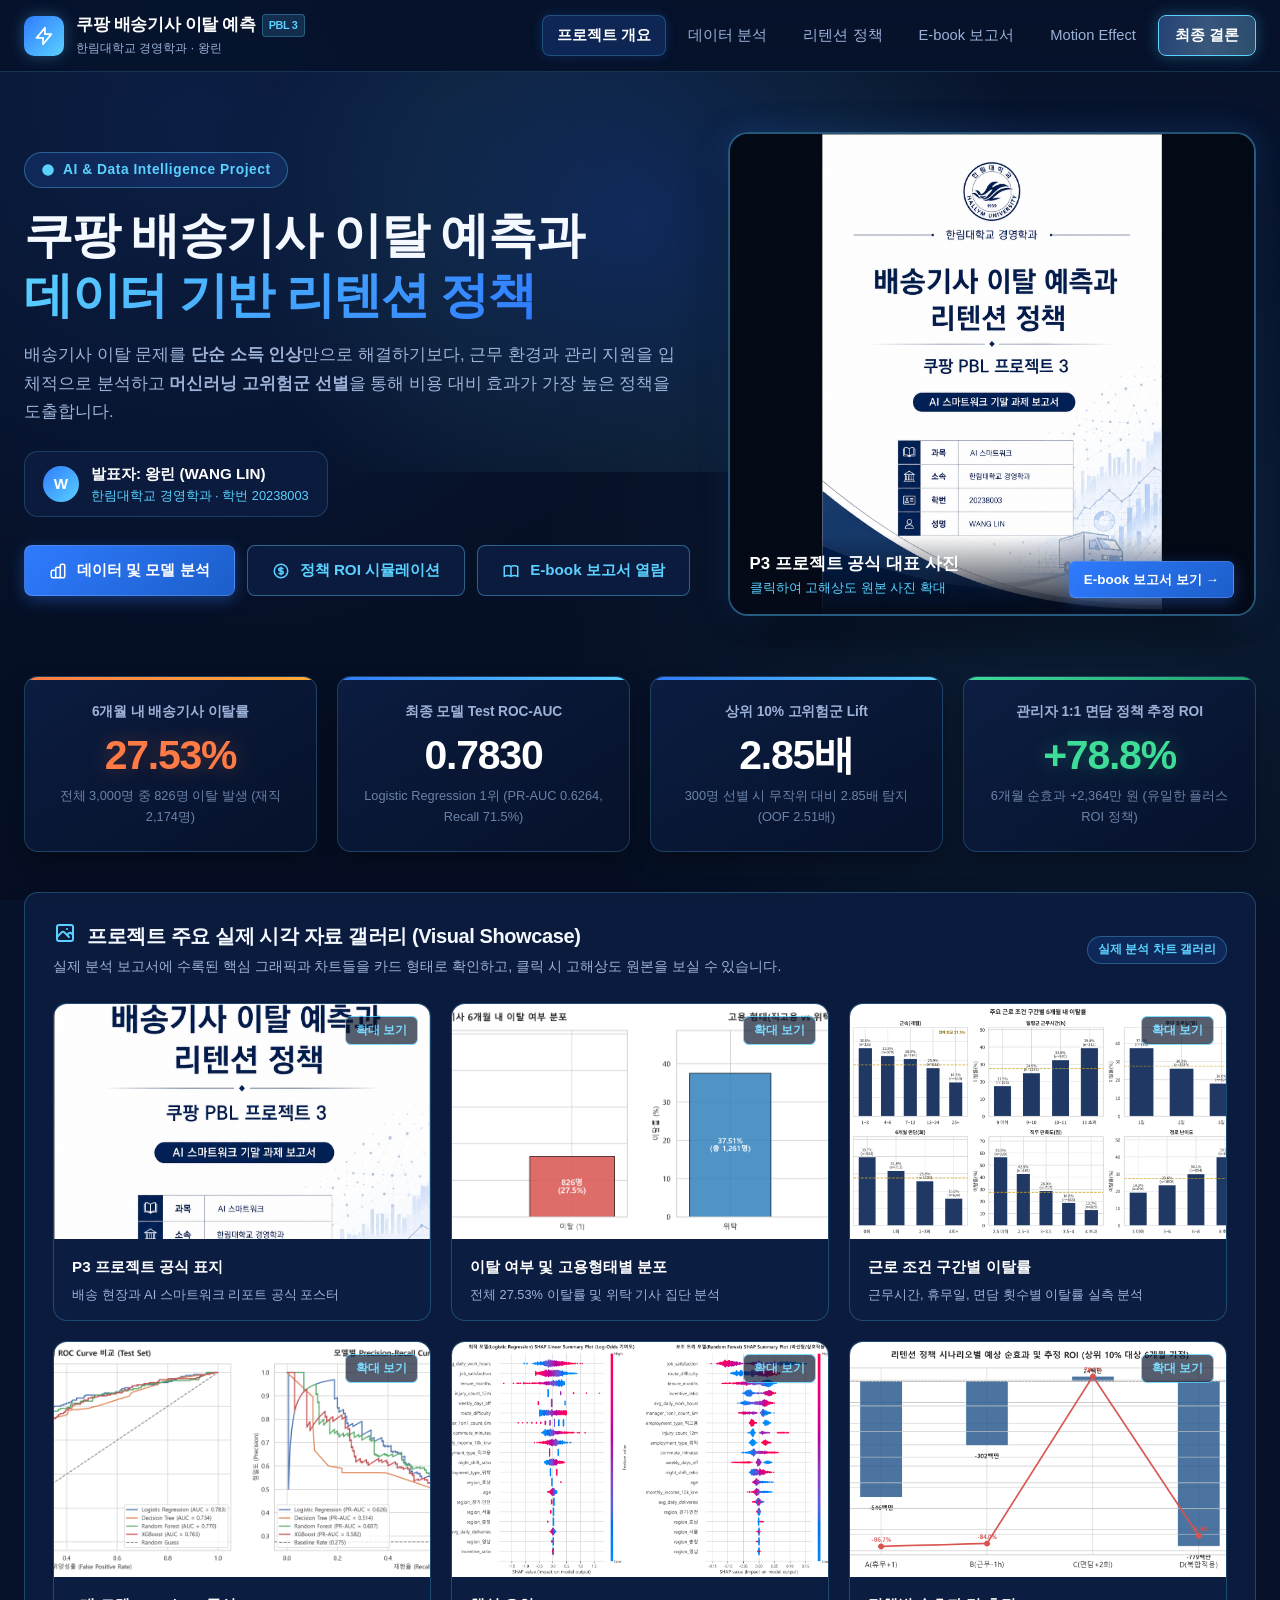
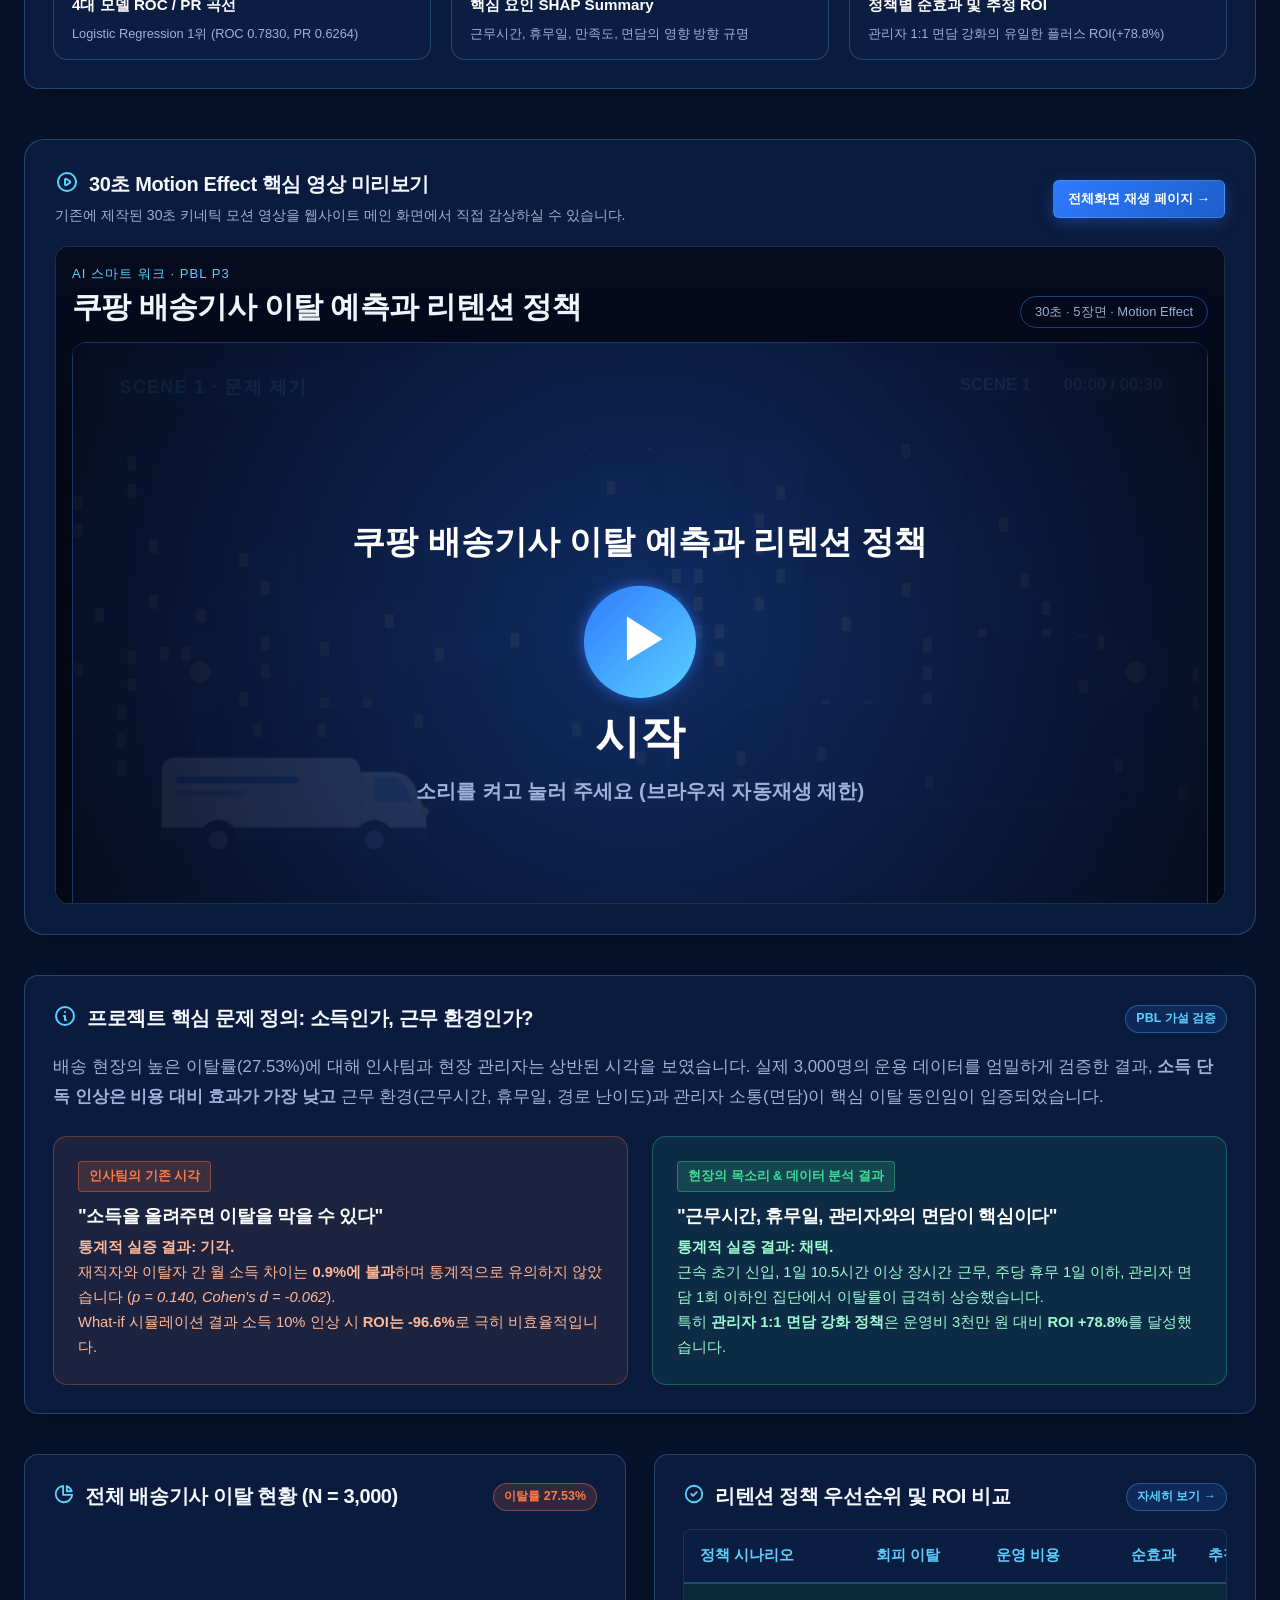
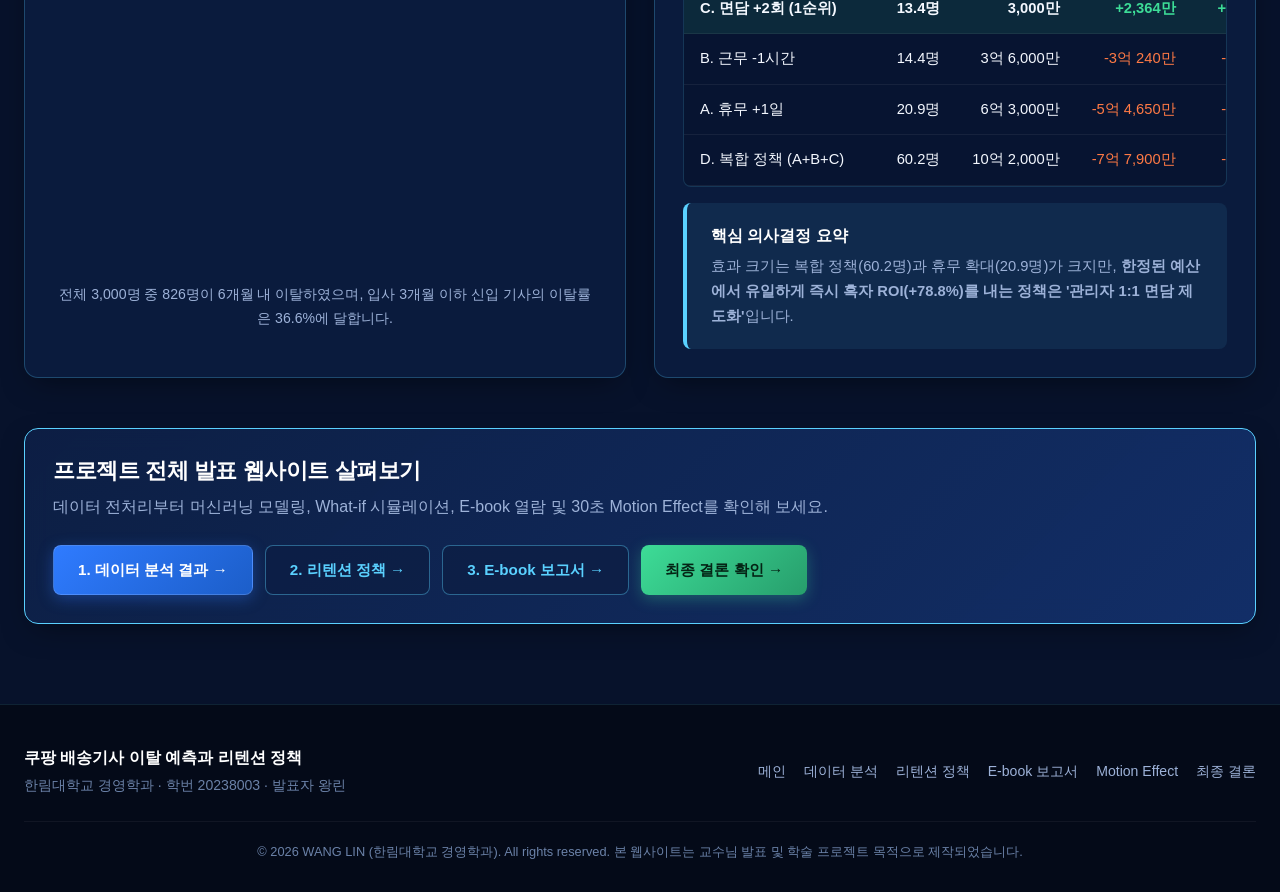
==== commit ec376470: "Add files via upload" ====
--- a/index.html
+++ b/index.html
@@ -12,7 +12,7 @@
     /* Hero Section Custom Styles */
     .hero-section {
       position: relative;
-      padding: 70px 0 60px;
+      padding: 60px 0 50px;
       overflow: hidden;
     }
 
@@ -30,8 +30,8 @@
 
     .hero-grid {
       display: grid;
-      grid-template-columns: 1.25fr 0.95fr;
-      gap: 40px;
+      grid-template-columns: 1.2fr 0.95fr;
+      gap: 36px;
       align-items: center;
       position: relative;
       z-index: 1;
@@ -49,14 +49,14 @@
       font-size: 0.86rem;
       font-weight: 700;
       letter-spacing: 0.04em;
-      margin-bottom: 20px;
+      margin-bottom: 18px;
     }
 
     .hero-title {
-      font-size: clamp(2.3rem, 4.2vw, 3.4rem);
+      font-size: clamp(2.2rem, 3.8vw, 3.2rem);
       font-weight: 800;
-      line-height: 1.2;
-      margin-bottom: 18px;
+      line-height: 1.22;
+      margin-bottom: 16px;
       letter-spacing: -0.03em;
     }
 
@@ -67,10 +67,10 @@
     }
 
     .hero-subtitle {
-      font-size: 1.12rem;
+      font-size: 1.05rem;
       line-height: 1.7;
       color: var(--text-muted);
-      margin-bottom: 28px;
+      margin-bottom: 24px;
     }
 
     .hero-author-badge {
@@ -81,7 +81,7 @@
       border-radius: var(--radius-md);
       background: rgba(13, 31, 69, 0.7);
       border: 1px solid rgba(90, 209, 255, 0.2);
-      margin-bottom: 32px;
+      margin-bottom: 28px;
     }
 
     .hero-author-avatar {
@@ -99,86 +99,145 @@
 
     .hero-buttons {
       display: flex;
-      gap: 14px;
+      gap: 12px;
       flex-wrap: wrap;
     }
 
-    /* Motion Preview Card */
-    .motion-preview-card {
+    /* Hero Right: Real Project Image Showcase Card */
+    .hero-image-card {
       position: relative;
       border-radius: var(--radius-lg);
       overflow: hidden;
       background: linear-gradient(145deg, #0A1B3F, #061026);
-      border: 1px solid rgba(90, 209, 255, 0.3);
-      box-shadow: 0 20px 50px -10px rgba(0, 0, 0, 0.7), 0 0 30px rgba(47, 123, 255, 0.2);
+      border: 2px solid rgba(90, 209, 255, 0.35);
+      box-shadow: 0 20px 50px -10px rgba(0, 0, 0, 0.8), 0 0 30px rgba(47, 123, 255, 0.25);
       transition: var(--transition);
-    }
-
-    .motion-preview-card:hover {
+      cursor: pointer;
+    }
+
+    .hero-image-card:hover {
       border-color: var(--cyan);
-      box-shadow: 0 25px 60px -10px rgba(47, 123, 255, 0.35);
+      box-shadow: 0 25px 60px -10px rgba(47, 123, 255, 0.45);
       transform: translateY(-4px);
     }
 
-    .motion-preview-stage {
-      position: relative;
+    .hero-real-img {
+      width: 100%;
+      max-height: 480px;
+      object-fit: contain;
+      background: #040916;
+      display: block;
+      transition: var(--transition);
+    }
+
+    .hero-image-card:hover .hero-real-img {
+      transform: scale(1.02);
+    }
+
+    .hero-img-overlay {
+      position: absolute;
+      bottom: 0;
+      left: 0;
+      right: 0;
+      padding: 16px 20px;
+      background: linear-gradient(180deg, transparent 0%, rgba(4, 10, 24, 0.95) 100%);
+      display: flex;
+      justify-content: space-between;
+      align-items: flex-end;
+    }
+
+    /* Motion Section in Main Page */
+    .motion-showcase-box {
+      margin-top: 50px;
+      background: var(--panel-bg);
+      border: 1px solid var(--panel-border);
+      border-radius: var(--radius-lg);
+      padding: 30px;
+      box-shadow: var(--shadow-card);
+    }
+
+    .motion-inline-frame {
       width: 100%;
       aspect-ratio: 16/9;
-      background: #050b1c;
+      border-radius: var(--radius-md);
       overflow: hidden;
-      display: flex;
-      align-items: center;
-      justify-content: center;
-    }
-
-    .motion-preview-iframe {
+      border: 1px solid rgba(90, 209, 255, 0.25);
+      background: #000;
+    }
+
+    .motion-inline-frame iframe {
       width: 100%;
       height: 100%;
       border: none;
-      pointer-events: none;
-      transform: scale(1.01);
-    }
-
-    .motion-preview-overlay {
-      position: absolute;
-      inset: 0;
-      background: linear-gradient(180deg, rgba(7, 18, 43, 0.2) 0%, rgba(7, 18, 43, 0.85) 100%);
+    }
+
+    /* Visual Showcase Gallery Grid */
+    .gallery-grid {
+      display: grid;
+      grid-template-columns: repeat(3, 1fr);
+      gap: 20px;
+      margin-top: 24px;
+    }
+
+    .gallery-card {
+      background: var(--panel-bg);
+      border: 1px solid var(--panel-border);
+      border-radius: var(--radius-md);
+      overflow: hidden;
+      transition: var(--transition);
+      cursor: pointer;
       display: flex;
       flex-direction: column;
-      align-items: center;
-      justify-content: center;
-      gap: 12px;
+    }
+
+    .gallery-card:hover {
+      border-color: var(--cyan);
+      box-shadow: 0 12px 30px rgba(47, 123, 255, 0.3);
+      transform: translateY(-4px);
+    }
+
+    .gallery-thumb-wrap {
+      width: 100%;
+      aspect-ratio: 16/10;
+      overflow: hidden;
+      background: #040916;
+      position: relative;
+    }
+
+    .gallery-thumb {
+      width: 100%;
+      height: 100%;
+      object-fit: cover;
+      display: block;
       transition: var(--transition);
     }
 
-    .motion-play-btn {
-      width: 68px;
-      height: 68px;
-      border-radius: 50%;
-      background: linear-gradient(135deg, var(--blue), var(--cyan));
-      border: 2px solid #fff;
+    .gallery-card:hover .gallery-thumb {
+      transform: scale(1.06);
+    }
+
+    .gallery-info {
+      padding: 16px 18px;
+      flex: 1;
       display: flex;
-      align-items: center;
-      justify-content: center;
+      flex-direction: column;
+      justify-content: space-between;
+    }
+
+    .gallery-title {
+      font-size: 0.95rem;
+      font-weight: 700;
       color: #fff;
-      box-shadow: 0 0 30px rgba(90, 209, 255, 0.6);
-      cursor: pointer;
-      transition: var(--transition);
-    }
-
-    .motion-preview-card:hover .motion-play-btn {
-      transform: scale(1.1);
-      box-shadow: 0 0 40px rgba(90, 209, 255, 0.9);
-    }
-
-    .motion-preview-info {
-      padding: 20px 24px;
-      display: flex;
-      align-items: center;
-      justify-content: space-between;
-    }
-
-    /* Core Insight Contrast Box */
+      margin-bottom: 6px;
+    }
+
+    .gallery-desc {
+      font-size: 0.8rem;
+      color: var(--text-muted);
+      line-height: 1.5;
+    }
+
+    /* Contrast Box */
     .insight-contrast-grid {
       display: grid;
       grid-template-columns: 1fr 1fr;
@@ -209,6 +268,21 @@
       padding: 4px 10px;
       border-radius: 4px;
       margin-bottom: 12px;
+    }
+
+    @media (max-width: 992px) {
+      .hero-grid {
+        grid-template-columns: 1fr;
+      }
+      .gallery-grid {
+        grid-template-columns: repeat(2, 1fr);
+      }
+    }
+
+    @media (max-width: 580px) {
+      .gallery-grid {
+        grid-template-columns: 1fr;
+      }
     }
   </style>
 </head>
@@ -255,7 +329,7 @@
   <!-- Main Content Wrapper -->
   <main class="main-content">
     
-    <!-- 2. Hero Section -->
+    <!-- 2. Hero Section (실제 업로드된 P3 프로젝트 사진 전면 배치) -->
     <section class="hero-section">
       <div class="hero-bg-glow"></div>
       <div class="container">
@@ -296,32 +370,23 @@
               </a>
               <a href="report.html" class="btn btn-secondary">
                 <svg width="18" height="18" fill="none" stroke="currentColor" viewBox="0 0 24 24"><path stroke-linecap="round" stroke-linejoin="round" stroke-width="2" d="M12 6.253v13m0-13C10.832 5.477 9.246 5 7.5 5S4.168 5.477 3 6.253v13C4.168 18.477 5.754 18 7.5 18s3.332.477 4.5 1.253m0-13C13.168 5.477 14.754 5 16.5 5c1.747 0 3.332.477 4.5 1.253v13C19.832 18.477 18.247 18 16.5 18c-1.746 0-3.332.477-4.5 1.253"/></svg>
-                보고서 열람
+                E-book 보고서 열람
               </a>
             </div>
           </div>
 
-          <!-- Hero Right: Motion Preview Card -->
+          <!-- Hero Right: 실제 업로드된 P3 프로젝트 사진(P3이미지 폴더 및 P3이미지.png) 전면 배치 -->
           <div class="hero-preview">
-            <div class="motion-preview-card">
-              <div class="motion-preview-stage">
-                <iframe class="motion-preview-iframe" src="motion/P3_Driver_Attrition_MotionEffect.html" title="30초 Motion Effect Preview"></iframe>
-                <div class="motion-preview-overlay">
-                  <a href="motion.html" class="motion-play-btn" aria-label="30초 모션 영상 전체화면 재생">
-                    <svg width="28" height="28" fill="currentColor" viewBox="0 0 24 24">
-                      <polygon points="6 4 20 12 6 20 6 4"/>
-                    </svg>
-                  </a>
-                  <div style="font-weight: 700; color: #fff; font-size: 1.05rem;">30초 Motion Effect</div>
-                  <div style="font-size: 0.82rem; color: var(--cyan);">클릭 시 전체화면 플레이어로 이동</div>
+            <div class="hero-image-card zoomable-chart-card" data-zoom-src="P3이미지/P3이미지.png" data-zoom-caption="P3 프로젝트 공식 표지: 쿠팡 배송기사 이탈 예측 및 리텐션 정책 최종 분석 보고서 (왕린)">
+              <img src="P3이미지/P3이미지.png" alt="쿠팡 배송기사 이탈 예측 프로젝트 대표 이미지 (P3이미지/P3이미지.png)" class="hero-real-img" onerror="this.src='P3이미지.png'">
+              <div class="hero-img-overlay">
+                <div>
+                  <div style="font-weight: 800; color: #fff; font-size: 1.05rem;">P3 프로젝트 공식 대표 사진</div>
+                  <div style="font-size: 0.8rem; color: var(--cyan);">클릭하여 고해상도 원본 사진 확대</div>
                 </div>
-              </div>
-              <div class="motion-preview-info">
-                <div>
-                  <div style="font-size: 0.9rem; font-weight: 700; color: #fff;">문제 제기부터 기대 효과까지 한눈에</div>
-                  <div style="font-size: 0.78rem; color: var(--text-muted);">5단계 시나리오 인터랙티브 시각화 탑재</div>
-                </div>
-                <a href="motion.html" class="btn btn-sm btn-secondary">영상 페이지</a>
+                <a href="report.html" class="btn btn-sm btn-primary" onclick="event.stopPropagation();">
+                  E-book 보고서 보기 &rarr;
+                </a>
               </div>
             </div>
           </div>
@@ -373,7 +438,129 @@
       </div>
     </section>
 
-    <!-- 4. Project Problem Definition & Core Findings -->
+    <!-- 4. 프로젝트 핵심 시각 자료 갤러리 쇼케이스 (사용자 요구사항 1 반영) -->
+    <section class="container" style="margin-top: 40px;">
+      <div class="card">
+        <div class="card-header">
+          <div>
+            <h2 class="card-title">
+              <span class="card-title-icon">
+                <svg width="24" height="24" fill="none" stroke="currentColor" viewBox="0 0 24 24"><path stroke-linecap="round" stroke-linejoin="round" stroke-width="2" d="M4 16l4.586-4.586a2 2 0 012.828 0L16 16m-2-2l1.586-1.586a2 2 0 012.828 0L20 14m-6-6h.01M6 20h12a2 2 0 002-2V6a2 2 0 00-2-2H6a2 2 0 00-2 2v12a2 2 0 002 2z"/></svg>
+              </span>
+              프로젝트 주요 실제 시각 자료 갤러리 (Visual Showcase)
+            </h2>
+            <p style="font-size: 0.88rem; color: var(--text-muted); margin-top: 4px;">
+              실제 분석 보고서에 수록된 핵심 그래픽과 차트들을 카드 형태로 확인하고, 클릭 시 고해상도 원본을 보실 수 있습니다.
+            </p>
+          </div>
+          <span class="badge badge-blue">실제 분석 차트 갤러리</span>
+        </div>
+
+        <div class="gallery-grid">
+          
+          <!-- Item 1: 표지 사진 -->
+          <div class="gallery-card zoomable-chart-card" data-zoom-src="assets/images/cover.png" data-zoom-caption="P3 프로젝트 공식 표지: 쿠팡 배송기사 이탈 예측 및 리텐션 정책 (왕린)">
+            <div class="gallery-thumb-wrap">
+              <img src="assets/images/cover.png" alt="P3 프로젝트 표지" class="gallery-thumb">
+              <div class="zoom-hint">확대 보기</div>
+            </div>
+            <div class="gallery-info">
+              <div class="gallery-title">P3 프로젝트 공식 표지</div>
+              <div class="gallery-desc">배송 현장과 AI 스마트워크 리포트 공식 포스터</div>
+            </div>
+          </div>
+
+          <!-- Item 2: 이탈 분포 -->
+          <div class="gallery-card zoomable-chart-card" data-zoom-src="assets/charts/fig01_attrition_dist.png" data-zoom-caption="그림 1. 이탈 여부 분포(좌)와 고용 형태별 이탈률(우)">
+            <div class="gallery-thumb-wrap">
+              <img src="assets/charts/fig01_attrition_dist.png" alt="이탈 여부 및 고용형태별 분포" class="gallery-thumb">
+              <div class="zoom-hint">확대 보기</div>
+            </div>
+            <div class="gallery-info">
+              <div class="gallery-title">이탈 여부 및 고용형태별 분포</div>
+              <div class="gallery-desc">전체 27.53% 이탈률 및 위탁 기사 집단 분석</div>
+            </div>
+          </div>
+
+          <!-- Item 3: 근로 조건 구간별 이탈률 -->
+          <div class="gallery-card zoomable-chart-card" data-zoom-src="assets/charts/fig03_working_conditions.png" data-zoom-caption="그림 3. 근로 조건 구간별 6개월 내 이탈률">
+            <div class="gallery-thumb-wrap">
+              <img src="assets/charts/fig03_working_conditions.png" alt="근로 조건 구간별 이탈률" class="gallery-thumb">
+              <div class="zoom-hint">확대 보기</div>
+            </div>
+            <div class="gallery-info">
+              <div class="gallery-title">근로 조건 구간별 이탈률</div>
+              <div class="gallery-desc">근무시간, 휴무일, 면담 횟수별 이탈률 실측 분석</div>
+            </div>
+          </div>
+
+          <!-- Item 4: ROC / PR 곡선 -->
+          <div class="gallery-card zoomable-chart-card" data-zoom-src="assets/charts/fig07_roc_pr_curves.png" data-zoom-caption="그림 7. 4대 모델별 ROC 곡선(좌)과 Precision-Recall 곡선(우)">
+            <div class="gallery-thumb-wrap">
+              <img src="assets/charts/fig07_roc_pr_curves.png" alt="4대 모델별 ROC/PR 곡선" class="gallery-thumb">
+              <div class="zoom-hint">확대 보기</div>
+            </div>
+            <div class="gallery-info">
+              <div class="gallery-title">4대 모델 ROC / PR 곡선</div>
+              <div class="gallery-desc">Logistic Regression 1위 (ROC 0.7830, PR 0.6264)</div>
+            </div>
+          </div>
+
+          <!-- Item 5: SHAP Summary -->
+          <div class="gallery-card zoomable-chart-card" data-zoom-src="assets/charts/fig10_shap_summary.png" data-zoom-caption="그림 10. SHAP Summary Plot (Logistic Regression & Random Forest)">
+            <div class="gallery-thumb-wrap">
+              <img src="assets/charts/fig10_shap_summary.png" alt="SHAP Summary Plot" class="gallery-thumb">
+              <div class="zoom-hint">확대 보기</div>
+            </div>
+            <div class="gallery-info">
+              <div class="gallery-title">핵심 요인 SHAP Summary</div>
+              <div class="gallery-desc">근무시간, 휴무일, 만족도, 면담의 영향 방향 규명</div>
+            </div>
+          </div>
+
+          <!-- Item 6: 리텐션 정책 순효과 & ROI -->
+          <div class="gallery-card zoomable-chart-card" data-zoom-src="assets/charts/fig14_policy_roi.png" data-zoom-caption="그림 14. 정책 시나리오별 순효과와 추정 ROI">
+            <div class="gallery-thumb-wrap">
+              <img src="assets/charts/fig14_policy_roi.png" alt="정책 시나리오별 순효과 및 ROI" class="gallery-thumb">
+              <div class="zoom-hint">확대 보기</div>
+            </div>
+            <div class="gallery-info">
+              <div class="gallery-title">정책별 순효과 및 추정 ROI</div>
+              <div class="gallery-desc">관리자 1:1 면담 강화의 유일한 플러스 ROI(+78.8%)</div>
+            </div>
+          </div>
+
+        </div>
+      </div>
+    </section>
+
+    <!-- 5. 30초 Motion Effect 인라인 플레이어 섹션 (요구사항 3 반영) -->
+    <section class="container">
+      <div class="motion-showcase-box">
+        <div class="card-header">
+          <div>
+            <h2 class="card-title">
+              <span class="card-title-icon">
+                <svg width="24" height="24" fill="none" stroke="currentColor" viewBox="0 0 24 24"><path stroke-linecap="round" stroke-linejoin="round" stroke-width="2" d="M14.752 11.168l-3.197-2.132A1 1 0 0010 9.87v4.263a1 1 0 001.555.832l3.197-2.132a1 1 0 000-1.664z"/><path stroke-linecap="round" stroke-linejoin="round" stroke-width="2" d="M21 12a9 9 0 11-18 0 9 9 0 0118 0z"/></svg>
+              </span>
+              30초 Motion Effect 핵심 영상 미리보기
+            </h2>
+            <p style="font-size: 0.88rem; color: var(--text-muted); margin-top: 4px;">
+              기존에 제작된 30초 키네틱 모션 영상을 웹사이트 메인 화면에서 직접 감상하실 수 있습니다.
+            </p>
+          </div>
+          <a href="motion.html" class="btn btn-sm btn-primary">
+            전체화면 재생 페이지 &rarr;
+          </a>
+        </div>
+
+        <div class="motion-inline-frame">
+          <iframe src="motion/P3_Driver_Attrition_MotionEffect.html" title="30초 Motion Effect 인라인 플레이어" allow="autoplay"></iframe>
+        </div>
+      </div>
+    </section>
+
+    <!-- 6. Problem Definition & Core Insights -->
     <section class="container" style="margin-top: 40px;">
       <div class="card">
         <div class="card-header">
@@ -421,7 +608,7 @@
       </div>
     </section>
 
-    <!-- 5. Interactive Chart Preview & Summary -->
+    <!-- 7. Interactive Chart Preview & Summary Table -->
     <section class="container" style="margin-top: 40px;">
       <div class="grid-2">
         
@@ -512,7 +699,7 @@
       </div>
     </section>
 
-    <!-- 6. Next Steps Navigation Banner -->
+    <!-- 8. Next Steps Navigation Banner -->
     <section class="container" style="margin-top: 50px;">
       <div class="card" style="background: linear-gradient(135deg, rgba(13, 31, 69, 0.95), rgba(20, 50, 110, 0.9)); border-color: var(--cyan);">
         <div style="display: flex; justify-content: space-between; align-items: center; flex-wrap: wrap; gap: 24px;">
@@ -525,6 +712,7 @@
           <div style="display: flex; gap: 12px; flex-wrap: wrap;">
             <a href="analysis.html" class="btn btn-primary">1. 데이터 분석 결과 &rarr;</a>
             <a href="policy.html" class="btn btn-secondary">2. 리텐션 정책 &rarr;</a>
+            <a href="report.html" class="btn btn-secondary">3. E-book 보고서 &rarr;</a>
             <a href="conclusion.html" class="btn btn-success">최종 결론 확인 &rarr;</a>
           </div>
         </div>
@@ -533,7 +721,7 @@
 
   </main>
 
-  <!-- 7. Global Footer -->
+  <!-- 9. Global Footer -->
   <footer class="site-footer">
     <div class="container">
       <div class="footer-content">
